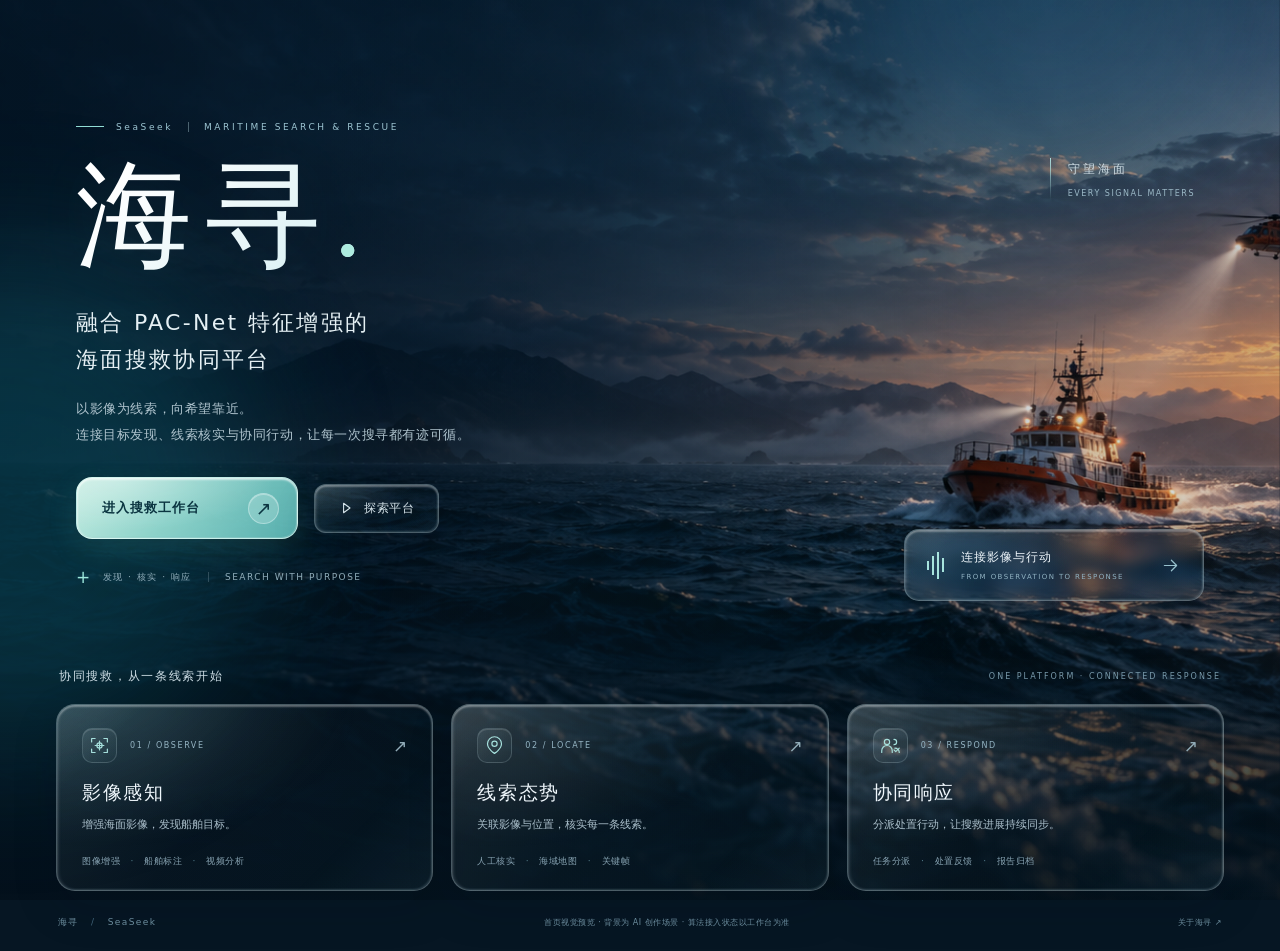
==== preview/index.html @ b2611f5c "Prepare SeaSeek Streamlit cloud frontend and shared API deployment" ====
<!doctype html>
<html lang="zh-CN">
<head>
  <meta charset="utf-8"><meta name="viewport" content="width=device-width,initial-scale=1">
  <meta name="color-scheme" content="dark"><title>海寻 SeaSeek · 海面搜救协同平台</title>
  <link rel="stylesheet" href="style.css">
  <link rel="stylesheet" href="liquid.css">
</head>
<body>
  <div class="scene" aria-hidden="true"></div><div class="scene-shade" aria-hidden="true"></div>
  <div class="ambient ambient-one" aria-hidden="true"></div><div class="ambient ambient-two" aria-hidden="true"></div>
  <div class="search-beam" aria-hidden="true"></div><div class="pointer-glow" aria-hidden="true"></div>
  <main class="shell">

    <section class="hero" id="home">
      <div class="hero-copy">
        <div class="eyebrow"><span class="line"></span> SeaSeek <span class="wordmark-divider"></span> MARITIME SEARCH & RESCUE</div>
        <h1>海寻<span class="title-dot">.</span></h1>
        <h2>融合 PAC-Net 特征增强的<br>海面搜救协同平台</h2>
        <p class="intro">以影像为线索，向希望靠近。<br>连接目标发现、线索核实与协同行动，<br class="mobile-break">让每一次搜寻都有迹可循。</p>
        <div class="actions"><a class="button primary" href="http://127.0.0.1:8505/overview" target="_blank" rel="noopener"><span class="primary-label">进入搜救工作台</span><span class="primary-arrow" aria-hidden="true">↗</span></a><a class="button secondary glass" href="#capabilities"><svg viewBox="0 0 20 20" aria-hidden="true"><path d="m7 4 8 6-8 6Z"/></svg> 探索平台</a></div>
        <div class="hero-footnote"><span class="tiny-cross">+</span> 发现 · 核实 · 响应 <span class="foot-divider"></span> SEARCH WITH PURPOSE</div>
      </div>
      <div class="scene-caption"><span class="caption-line"></span><span>守望海面<br><small>EVERY SIGNAL MATTERS</small></span></div>
      <div class="scene-label glass"><span class="signal-icon"><i></i><i></i><i></i><i></i></span><span>连接影像与行动<small>FROM OBSERVATION TO RESPONSE</small></span><svg viewBox="0 0 24 24" aria-hidden="true"><path d="M5 12h14M13 6l6 6-6 6"/></svg></div>
    </section>
    <section class="capabilities" id="capabilities" aria-label="平台能力">
      <div class="section-heading"><span>协同搜救，从一条线索开始</span><small>ONE PLATFORM · CONNECTED RESPONSE</small></div>
      <div class="feature-grid">
        <a class="feature glass" href="http://127.0.0.1:8505/imaging" target="_blank" rel="noopener"><div class="feature-top"><span class="feature-icon"><svg viewBox="0 0 24 24" aria-hidden="true"><path d="M3 8V4h4M17 4h4v4M21 16v4h-4M7 20H3v-4M7 12h10M12 7v10"/><circle cx="12" cy="12" r="3"/></svg></span><span class="number">01 / OBSERVE</span><span class="arrow">↗</span></div><h3>影像感知</h3><p>增强海面影像，发现船舶目标。</p><span class="feature-note">图像增强 <b>·</b> 船舶标注 <b>·</b> 视频分析</span></a>
        <a class="feature glass" href="http://127.0.0.1:8505/situation" target="_blank" rel="noopener"><div class="feature-top"><span class="feature-icon"><svg viewBox="0 0 24 24" aria-hidden="true"><path d="M20 10c0 6-8 11-8 11S4 16 4 10a8 8 0 1 1 16 0Z"/><circle cx="12" cy="10" r="3"/></svg></span><span class="number">02 / LOCATE</span><span class="arrow">↗</span></div><h3>线索态势</h3><p>关联影像与位置，核实每一条线索。</p><span class="feature-note">人工核实 <b>·</b> 海域地图 <b>·</b> 关键帧</span></a>
        <a class="feature glass" href="http://127.0.0.1:8505/collaboration" target="_blank" rel="noopener"><div class="feature-top"><span class="feature-icon"><svg viewBox="0 0 24 24" aria-hidden="true"><circle cx="8" cy="8" r="3"/><path d="M2 20v-2a6 6 0 0 1 12 0v2M16 5a3 3 0 0 1 0 6M17 15a5 5 0 0 1 5 5M16 17l2 2 4-4"/></svg></span><span class="number">03 / RESPOND</span><span class="arrow">↗</span></div><h3>协同响应</h3><p>分派处置行动，让搜救进展持续同步。</p><span class="feature-note">任务分派 <b>·</b> 处置反馈 <b>·</b> 报告归档</span></a>
      </div>
    </section>
    <footer><span>海寻 <b>/</b> SeaSeek</span><span>首页视觉预览 · 背景为 AI 创作场景 · 算法接入状态以工作台为准</span><a href="http://127.0.0.1:8505/about" target="_blank" rel="noopener">关于海寻 ↗</a></footer>
  </main>
  <script src="preview.js"></script>
</body></html>
---- preview/style.css ----
:root{--ink:#f0f7fc;--muted:#b5c7d1;--cyan:#91e8df;--border:rgba(221,246,255,.18);--glass:rgba(19,43,60,.39);--ease:cubic-bezier(.22,1,.36,1)}
*{box-sizing:border-box}html{scroll-behavior:smooth;scroll-padding-top:32px}body{margin:0;min-height:100vh;background:#061623;color:var(--ink);font-family:"Microsoft YaHei","PingFang SC",system-ui,sans-serif;-webkit-font-smoothing:antialiased}a{color:inherit;text-decoration:none}button{font:inherit}svg{fill:none;stroke:currentColor;stroke-width:1.35;stroke-linecap:round;stroke-linejoin:round}
.scene,.scene-shade{position:fixed;inset:0;pointer-events:none}.scene{background:linear-gradient(115deg,#061827,#103749);background-image:url('assets/rescue-background.png');background-size:cover;background-position:50% 50%;z-index:-5}.scene-shade{background:linear-gradient(90deg,rgba(4,17,29,.83) 0%,rgba(5,22,34,.52) 45%,rgba(4,19,30,.16) 75%),linear-gradient(0deg,rgba(3,17,27,.94),transparent 45%,rgba(3,15,25,.14));z-index:-4}
.ambient{position:fixed;pointer-events:none;border-radius:50%;filter:blur(75px);z-index:-3;animation:float 20s ease-in-out infinite;opacity:.26}.ambient-one{width:500px;height:500px;background:#138c9f;left:-240px;top:28%}.ambient-two{width:420px;height:420px;background:#34758f;right:2%;top:-230px;animation-delay:-9s;opacity:.18}.search-beam{position:fixed;right:8%;top:8%;width:50vw;height:80vh;background:conic-gradient(from 260deg at 82% 30%,transparent 0deg,rgba(178,231,243,.035) 5deg,rgba(181,231,248,.14) 9deg,transparent 14deg);filter:blur(7px);transform-origin:82% 30%;animation:sweep 18s ease-in-out infinite;z-index:-2;pointer-events:none}.pointer-glow{position:fixed;left:var(--mx,65vw);top:var(--my,35vh);width:500px;height:500px;transform:translate(-50%,-50%);background:radial-gradient(circle,rgba(133,230,231,.06),transparent 66%);pointer-events:none;z-index:-1}
.shell{max-width:1560px;width:calc(100% - 112px);margin:auto;padding:28px 0 22px}.glass{background:var(--glass);border:1px solid var(--border);backdrop-filter:blur(22px) saturate(135%);-webkit-backdrop-filter:blur(22px) saturate(135%);box-shadow:inset 0 1px 0 rgba(255,255,255,.09),0 14px 36px rgba(0,10,20,.12)}
.nav{display:flex;align-items:center;justify-content:space-between;border-radius:22px;min-height:83px;padding:15px 28px;background:rgba(17,38,52,.42);animation:enter .85s var(--ease) both}.brand{display:flex;gap:12px;align-items:center}.brand svg{width:40px;color:var(--cyan);stroke-width:1.1}.brand svg .core{fill:var(--cyan)}.brand span{font-size:22px;letter-spacing:4px;font-weight:600;line-height:1.4}.brand small{display:block;font-size:8px;letter-spacing:3px;font-weight:400;color:#a4c4cf}nav{display:flex;gap:38px;align-items:center;margin-left:-25px}nav a{font-size:13px;color:#bccbd4;position:relative;padding:12px 0;transition:color .2s}nav a:hover,nav a.active{color:#fff}nav a.active:after{content:'';position:absolute;left:50%;bottom:0;width:4px;height:4px;border-radius:50%;background:var(--cyan)}nav a span{color:#89b5c4;font-size:15px;margin-left:5px}.preview-tag{font-size:10px;letter-spacing:1px;color:#adc8d2;display:flex;align-items:center;gap:9px}.preview-tag i{width:5px;height:5px;border-radius:50%;background:#8ce6d6;box-shadow:0 0 12px #8ce6d655}
.hero{position:relative;min-height:595px;padding:62px 20px 42px;display:flex;align-items:center}.hero-copy{max-width:760px;animation:enter 1.1s .12s var(--ease) both}.eyebrow{display:flex;align-items:center;gap:12px;color:#9cc4d1;font-size:9px;letter-spacing:3.4px;margin-bottom:24px}.line{height:1px;width:28px;background:#91ddd5}h1{font-size:116px;letter-spacing:10px;line-height:1.05;font-weight:500;margin:0 0 26px;text-shadow:0 3px 50px rgba(104,209,232,.12)}.title-dot{color:#9ce3dc;letter-spacing:0;font-family:Georgia,serif;font-size:110px;margin-left:0}h2{font-size:22px;line-height:1.7;letter-spacing:2.3px;margin:0 0 18px;font-weight:400;color:#e5f0f4}.intro{font-size:13px;line-height:2;color:#b0c4ce;letter-spacing:.6px;margin:0 0 29px}.mobile-break{display:none}.actions{display:flex;gap:14px;align-items:center}.button{padding:15px 23px;border-radius:12px;font-size:12px;letter-spacing:.7px;display:flex;align-items:center;justify-content:center;gap:25px;transition:transform .25s var(--ease),box-shadow .25s,background .25s;min-height:48px}.button:hover{transform:translateY(-3px)}.primary{background:linear-gradient(125deg,#c2f2e9,#80d9d0);color:#0b3541;border:1px solid #d2faf088;box-shadow:0 6px 30px #78e6d51c;font-weight:600}.primary:hover{box-shadow:0 8px 40px #78e6d52f}.primary span{font-size:19px;font-weight:400}.secondary{gap:10px;color:#d7e5eb;background:rgba(61,95,114,.19);border-color:rgba(224,244,255,.22)}.secondary svg{width:16px}.hero-footnote{display:flex;align-items:center;gap:11px;font-size:9px;color:#91aebb;letter-spacing:1.5px;margin-top:28px}.tiny-cross{color:#9ee8dc;font-size:17px}.foot-divider{width:1px;height:10px;background:#71899766;margin:0 5px}.scene-caption{position:absolute;right:29px;top:110px;display:flex;gap:17px;align-items:flex-start;color:#cfdee5;letter-spacing:3px;font-size:12px;line-height:1.9}.scene-caption small{font-size:8px;letter-spacing:1.5px;color:#9bb8c6}.caption-line{width:1px;height:42px;background:linear-gradient(#acdfdf,transparent)}.scene-label{position:absolute;right:20px;bottom:67px;display:flex;gap:17px;align-items:center;padding:19px 22px;border-radius:15px;width:300px;background:rgba(29,59,75,.28);animation:enter 1.2s .5s var(--ease) both}.scene-label>span:nth-child(2){font-size:12px;letter-spacing:1px}.scene-label small{display:block;font-size:7px;letter-spacing:1.4px;color:#91b2c2;margin-top:7px}.scene-label>svg{width:21px;color:#98c1cd;margin-left:auto}.signal-icon{display:flex;align-items:center;gap:3px;height:28px}.signal-icon i{width:2px;background:#a5e3dc;height:9px;animation:signal 3s ease-in-out infinite}.signal-icon i:nth-child(2){height:19px;animation-delay:.2s}.signal-icon i:nth-child(3){height:27px;animation-delay:.4s}.signal-icon i:nth-child(4){height:14px;animation-delay:.6s}
.capabilities{animation:enter 1.1s .3s var(--ease) both}.section-heading{display:flex;justify-content:space-between;align-items:center;margin:0 3px 19px;color:#cddde5;font-size:12px;letter-spacing:1.7px}.section-heading small{color:#7899aa;font-size:8px;letter-spacing:2px}.feature-grid{display:grid;grid-template-columns:repeat(3,1fr);gap:18px}.feature{padding:23px 25px 22px;border-radius:19px;background:linear-gradient(120deg,rgba(42,69,88,.44),rgba(33,60,78,.25));transition:transform .3s var(--ease),border-color .3s,background .3s;position:relative;overflow:hidden}.feature:hover{transform:translateY(-5px);border-color:rgba(161,237,235,.42);background:rgba(51,88,105,.42)}.feature:before{content:'';position:absolute;top:0;left:10%;right:10%;height:1px;background:linear-gradient(90deg,transparent,#ccefff55,transparent)}.feature-top{display:flex;align-items:center;gap:13px}.feature-icon{display:flex;align-items:center;justify-content:center;width:35px;height:35px;border-radius:10px;background:rgba(145,223,224,.08);border:1px solid #b2eff115;color:#a0ddd9}.feature-icon svg{width:21px}.number{font-size:8px;letter-spacing:1.6px;color:#90b0c0}.arrow{margin-left:auto;color:#92adb9;font-size:17px}h3{margin:17px 0 9px;font-size:19px;font-weight:500;letter-spacing:1.6px}.feature p{font-size:11px;color:#abc0cc;line-height:1.8;margin:0 0 14px}.feature-note{font-size:9px;letter-spacing:.5px;color:#88a4b3}.feature-note b{font-weight:400;color:#57818f;padding:0 7px}footer{display:flex;align-items:center;justify-content:space-between;gap:15px;margin:25px 2px 0;color:#6f91a2;font-size:8px;letter-spacing:.5px}footer>span:first-child{font-size:9px;letter-spacing:1.4px}footer b{margin:0 8px;font-weight:400;color:#42667c}footer button{background:none;border:0;color:#8cacb9;cursor:pointer;font-size:9px;padding:5px;display:flex;gap:8px}footer button:hover{color:#d0e6ee}a:focus-visible,button:focus-visible{outline:2px solid #b5f7ec;outline-offset:5px}
@keyframes enter{from{opacity:0;transform:translateY(18px)}to{opacity:1;transform:translateY(0)}}@keyframes float{0%,100%{transform:translate(0,0) scale(1)}50%{transform:translate(65px,-40px) scale(1.16)}}@keyframes sweep{0%,100%{transform:rotate(-10deg);opacity:.5}50%{transform:rotate(17deg);opacity:.9}}@keyframes signal{0%,100%{opacity:.45;transform:scaleY(.7)}50%{opacity:1;transform:scaleY(1)}}body.motion-paused *{animation-play-state:paused!important}body.motion-paused .pointer-glow{display:none}
@media(min-width:1650px){.hero{min-height:660px;padding-top:75px}.shell{padding-top:36px}h1{font-size:132px}.feature{padding:28px 30px}.hero-copy{max-width:820px}h2{font-size:25px}}
@media(max-width:1100px){.shell{width:calc(100% - 64px)}.hero{min-height:550px;padding-left:8px}h1{font-size:95px}h2{font-size:20px}.scene-label{right:0;width:260px;bottom:60px}.scene-caption{right:10px}.feature{padding:21px 20px}.feature-note b{padding:0 3px}nav{gap:25px;margin:0}}
@media(max-width:780px){.shell{width:calc(100% - 36px);padding-top:18px}.nav{padding:13px 17px;min-height:73px;border-radius:17px}.brand span{font-size:20px}.brand svg{width:32px}.brand small{font-size:7px}nav{gap:18px}nav a{font-size:11px}nav a:nth-child(2){display:none}.preview-tag{display:none}.hero{min-height:580px;padding:50px 12px 95px}.hero-copy{max-width:100%}.eyebrow{font-size:8px;letter-spacing:2.1px}h1{font-size:86px;letter-spacing:7px}.title-dot{font-size:83px}h2{font-size:18px;letter-spacing:1px}.intro{font-size:12px}.scene-shade{background:linear-gradient(90deg,rgba(4,17,29,.82),rgba(5,22,34,.4)),linear-gradient(0deg,#061623,transparent 60%)}.scene{background-position:70% 50%}.scene-label{right:12px;left:12px;bottom:8px;width:auto;padding:14px 19px}.scene-caption{display:none}.feature-grid{grid-template-columns:1fr;gap:12px}.section-heading{margin-top:25px}.section-heading small{display:none}.feature{padding:20px 23px}h3{margin-top:12px}.feature p{margin-bottom:12px}footer{flex-wrap:wrap;line-height:1.8}footer>span:nth-child(2){order:3;width:100%;font-size:8px}.hero-footnote{font-size:8px;letter-spacing:1px}.capabilities{scroll-margin-top:20px}}
@media(max-width:400px){nav a:last-child{font-size:10px}.brand{gap:7px}.button{padding:14px 16px;gap:16px;font-size:11px}h1{font-size:75px}.title-dot{font-size:73px}.eyebrow{font-size:7px}.hero{padding-left:7px;padding-right:7px}h2{font-size:16px}.mobile-break{display:block}.intro{font-size:11px}}
@media(prefers-reduced-motion:reduce){html{scroll-behavior:auto}*,*:before{animation:none!important;transition:none!important}.pointer-glow{display:none}}
---- preview/liquid.css ----
.glass{background:linear-gradient(135deg,rgba(206,240,254,.13),rgba(100,152,180,.07) 35%,rgba(29,61,80,.2));border:1px solid rgba(226,250,255,.3);backdrop-filter:blur(25px) saturate(165%);-webkit-backdrop-filter:blur(25px) saturate(165%);box-shadow:inset 0 1px 0 #fff4,inset 1px 0 0 #eefbff1f,inset -1px 0 0 #b2e7f01a,inset 0 -1px 0 #95d9e01a,0 20px 50px #000d1829;position:relative}
.glass:before{content:'';position:absolute;inset:0;border-radius:inherit;pointer-events:none;background:radial-gradient(ellipse at var(--gx,12%) var(--gy,0%),#e3fcff1d,transparent 55%),linear-gradient(135deg,#fff1,transparent 16%,transparent 75%,#aae2ef0d);box-shadow:inset 0 0 0 1px #fff04}
.nav{background:linear-gradient(110deg,#c0e8f415,#122c4150)}.feature{background:linear-gradient(135deg,#c9efff1c,#1b455c26)}.feature:hover{background:linear-gradient(135deg,#c9efff26,#35627b33);border-color:#d6fffc77;box-shadow:inset 0 1px 0 #fff6,inset 1px 0 0 #fff2,0 24px 55px #0003,0 0 25px #83d9df0d}.feature:before{inset:0;height:auto;left:0;right:0}.scene-label{position:absolute;background:linear-gradient(120deg,#ddf5ff21,#38657e19)}.feature-icon{background:linear-gradient(135deg,#d7faff19,#c4faff05);border-color:#ddf9ff28;box-shadow:inset 0 1px 0 #fff2}.secondary{background:linear-gradient(120deg,#ceeef21b,#d2f3ff08)}
h1,.brand>span{font-family:"STZhongsong","华文中宋","Songti SC","Noto Serif CJK SC","SimSun",serif;font-weight:500}h1{letter-spacing:13px;background:linear-gradient(135deg,#fff 12%,#e0f3f6 60%,#9dded8);background-clip:text;-webkit-background-clip:text;color:transparent;text-shadow:none;filter:drop-shadow(0 3px 28px #cafbff10)}.brand>span{letter-spacing:4px}.brand small{font-family:system-ui,sans-serif}.title-dot{background:none;color:#adebdf}
/* Let the actual ocean remain visible through the lens, with soft frosted edges. */
.glass,.feature,.scene-label,.secondary{background:linear-gradient(120deg,#e0faff13,#bbe6fa05 42%,#0a30450d);backdrop-filter:blur(8px) saturate(155%);-webkit-backdrop-filter:blur(8px) saturate(155%);border-color:#e4faff4d;box-shadow:inset 0 2px 2px #fff5,inset 2px 0 3px #e4faff1c,inset -1px -1px 2px #c4efff24,0 16px 45px #00101926}
.feature:hover{background:linear-gradient(120deg,#e0faff20,#bbe6fa09);backdrop-filter:blur(10px) saturate(165%)}
.shell{padding-top:48px}.hero{min-height:620px;padding-top:35px}.eyebrow{letter-spacing:2.6px}.wordmark-divider{width:1px;height:10px;background:#d7faff55;margin:0 3px}
.search-beam{left:var(--sx,92vw);top:var(--sy,78vh);right:auto;width:var(--beam-length,800px);height:260px;transform:translateY(-50%) rotate(var(--beam-angle,-145deg));transform-origin:0 50%;background:linear-gradient(90deg,#e4fbff08,#c9f7ff1c 70%,#e4fbff24);clip-path:polygon(0 49%,100% 0,100% 100%,0 51%);filter:blur(6px);animation:none;z-index:8;opacity:0;transition:opacity .35s;mix-blend-mode:screen}
.pointer-glow{width:460px;height:460px;background:radial-gradient(ellipse,#ecffff2e 0%,#aeeaf026 15%,#88d6e510 42%,transparent 68%);z-index:9;opacity:0;transition:opacity .35s;mix-blend-mode:screen}
body.pointer-active .search-beam,body.pointer-active .pointer-glow{opacity:1}body.motion-paused .search-beam,body.motion-paused .pointer-glow{display:none}
@media(max-width:780px){h1{letter-spacing:8px}.shell{padding-top:20px}.hero{padding-top:30px;min-height:600px}.eyebrow{flex-wrap:wrap;gap:8px;letter-spacing:1.4px}.glass{backdrop-filter:blur(7px) saturate(145%);-webkit-backdrop-filter:blur(7px) saturate(145%)}}
@media(prefers-reduced-motion:reduce),(pointer:coarse){.search-beam,.pointer-glow{display:none!important}}
.search-beam{background:conic-gradient(from 75deg at 0% 50%,transparent 0deg,#dff8ff0c 4deg,#dff8ff22 15deg,#dff8ff0c 26deg,transparent 30deg);clip-path:none;mask-image:linear-gradient(90deg,transparent,#000 15%,#000 70%,transparent);filter:blur(8px)}
/* The main action is a luminous sea-glass lens, with a single hover glint. */
.actions{gap:16px}
.button.primary{position:relative;isolation:isolate;overflow:hidden;min-width:222px;min-height:62px;padding:14px 18px 14px 25px;justify-content:space-between;gap:24px;border-radius:16px;background:linear-gradient(125deg,#d6fff1e8,#a2ece0dc 45%,#69cfcbd1);border:1px solid #e7fffab3;backdrop-filter:blur(10px) saturate(160%);-webkit-backdrop-filter:blur(10px) saturate(160%);box-shadow:inset 0 2px 2px #fff9,inset 1px 0 2px #fff5,inset 0 -1px 1px #258e962b,0 10px 30px #65dfca20,0 2px 6px #001a2330;transition:transform .3s var(--ease),box-shadow .3s,border-color .3s}
.primary .primary-label{position:relative;z-index:1;font-size:13px;font-weight:600;letter-spacing:1px;white-space:nowrap}
.primary .primary-arrow{position:relative;z-index:1;display:flex;align-items:center;justify-content:center;width:31px;height:31px;flex-shrink:0;border-radius:50%;font-size:19px;font-weight:400;letter-spacing:0;background:#f0fff736;border:1px solid #f4ffff59;box-shadow:inset 0 1px 0 #fff5;transition:transform .3s var(--ease),background .3s}
.button.primary:before{content:'';position:absolute;top:-25%;left:-75px;width:55px;height:150%;background:linear-gradient(90deg,transparent,#f4fffab3,transparent);transform:skewX(-25deg);pointer-events:none;transition:transform .65s var(--ease)}
.button.primary:after{content:'';position:absolute;inset:0;pointer-events:none;border-radius:inherit;background:radial-gradient(ellipse at 18% 0%,#fff5,transparent 62%);box-shadow:inset 0 0 0 1px #fff2}
.button.primary:hover{transform:translateY(-2px);border-color:#f1fffb;box-shadow:inset 0 2px 2px #fffb,inset 1px 0 2px #fff5,0 13px 38px #82f0d93d,0 0 18px #a2ffec1a}
.button.primary:hover:before{transform:translateX(360px) skewX(-25deg)}
.button.primary:hover .primary-arrow{transform:translate(2px,-2px);background:#f0fff766}
.button.primary:active{transform:translateY(0) scale(.985);box-shadow:inset 0 2px 6px #2c92951f,0 4px 16px #65dfca20}
@media(max-width:400px){.button.primary{min-width:0;min-height:57px;padding:12px 14px 12px 18px;gap:15px}.primary .primary-label{font-size:11px;letter-spacing:.4px}.primary .primary-arrow{width:27px;height:27px;font-size:17px}.actions{gap:12px}}
@media(prefers-reduced-motion:reduce){.button.primary:before{display:none}.button.primary:hover,.button.primary:active,.button.primary:hover .primary-arrow{transform:none}}
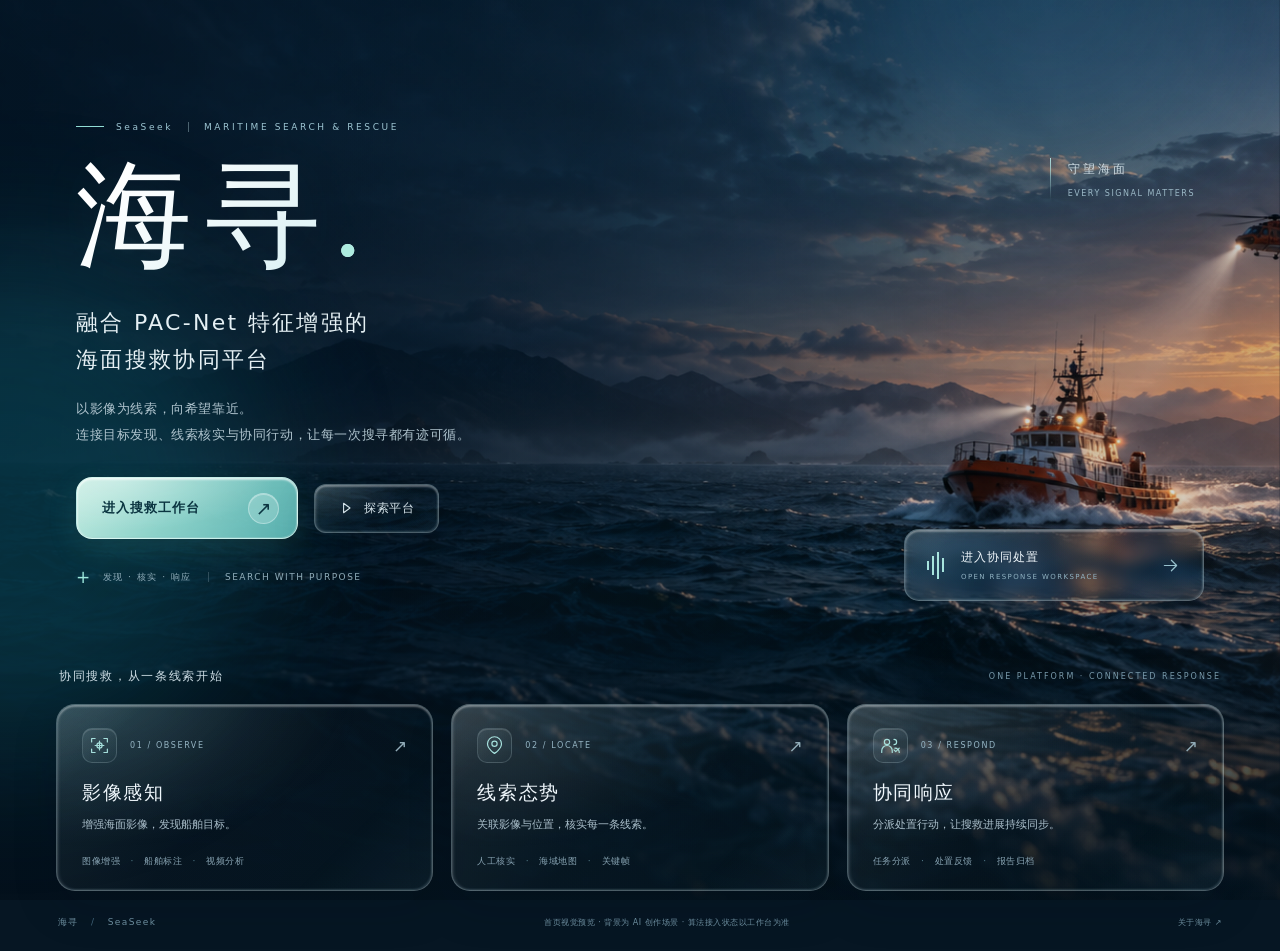
==== commit 0312205e: "Clarify page workflows and simplify media layouts" ====
--- a/preview/index.html
+++ b/preview/index.html
@@ -22,7 +22,7 @@
         <div class="hero-footnote"><span class="tiny-cross">+</span> 发现 · 核实 · 响应 <span class="foot-divider"></span> SEARCH WITH PURPOSE</div>
       </div>
       <div class="scene-caption"><span class="caption-line"></span><span>守望海面<br><small>EVERY SIGNAL MATTERS</small></span></div>
-      <div class="scene-label glass"><span class="signal-icon"><i></i><i></i><i></i><i></i></span><span>连接影像与行动<small>FROM OBSERVATION TO RESPONSE</small></span><svg viewBox="0 0 24 24" aria-hidden="true"><path d="M5 12h14M13 6l6 6-6 6"/></svg></div>
+      <a class="scene-label glass" href="http://127.0.0.1:8505/collaboration" target="_blank" rel="noopener"><span class="signal-icon"><i></i><i></i><i></i><i></i></span><span>进入协同处置<small>OPEN RESPONSE WORKSPACE</small></span><svg viewBox="0 0 24 24" aria-hidden="true"><path d="M5 12h14M13 6l6 6-6 6"/></svg></a>
     </section>
     <section class="capabilities" id="capabilities" aria-label="平台能力">
       <div class="section-heading"><span>协同搜救，从一条线索开始</span><small>ONE PLATFORM · CONNECTED RESPONSE</small></div>
--- a/preview/style.css
+++ b/preview/style.css
@@ -12,3 +12,4 @@
 @media(max-width:780px){.shell{width:calc(100% - 36px);padding-top:18px}.nav{padding:13px 17px;min-height:73px;border-radius:17px}.brand span{font-size:20px}.brand svg{width:32px}.brand small{font-size:7px}nav{gap:18px}nav a{font-size:11px}nav a:nth-child(2){display:none}.preview-tag{display:none}.hero{min-height:580px;padding:50px 12px 95px}.hero-copy{max-width:100%}.eyebrow{font-size:8px;letter-spacing:2.1px}h1{font-size:86px;letter-spacing:7px}.title-dot{font-size:83px}h2{font-size:18px;letter-spacing:1px}.intro{font-size:12px}.scene-shade{background:linear-gradient(90deg,rgba(4,17,29,.82),rgba(5,22,34,.4)),linear-gradient(0deg,#061623,transparent 60%)}.scene{background-position:70% 50%}.scene-label{right:12px;left:12px;bottom:8px;width:auto;padding:14px 19px}.scene-caption{display:none}.feature-grid{grid-template-columns:1fr;gap:12px}.section-heading{margin-top:25px}.section-heading small{display:none}.feature{padding:20px 23px}h3{margin-top:12px}.feature p{margin-bottom:12px}footer{flex-wrap:wrap;line-height:1.8}footer>span:nth-child(2){order:3;width:100%;font-size:8px}.hero-footnote{font-size:8px;letter-spacing:1px}.capabilities{scroll-margin-top:20px}}
 @media(max-width:400px){nav a:last-child{font-size:10px}.brand{gap:7px}.button{padding:14px 16px;gap:16px;font-size:11px}h1{font-size:75px}.title-dot{font-size:73px}.eyebrow{font-size:7px}.hero{padding-left:7px;padding-right:7px}h2{font-size:16px}.mobile-break{display:block}.intro{font-size:11px}}
 @media(prefers-reduced-motion:reduce){html{scroll-behavior:auto}*,*:before{animation:none!important;transition:none!important}.pointer-glow{display:none}}
+.scene-label:hover,.scene-label:focus-visible{border-color:rgba(173,242,234,.75);box-shadow:0 12px 36px rgba(0,0,0,.2),inset 0 1px 0 rgba(255,255,255,.35);transform:translateY(-3px)}
